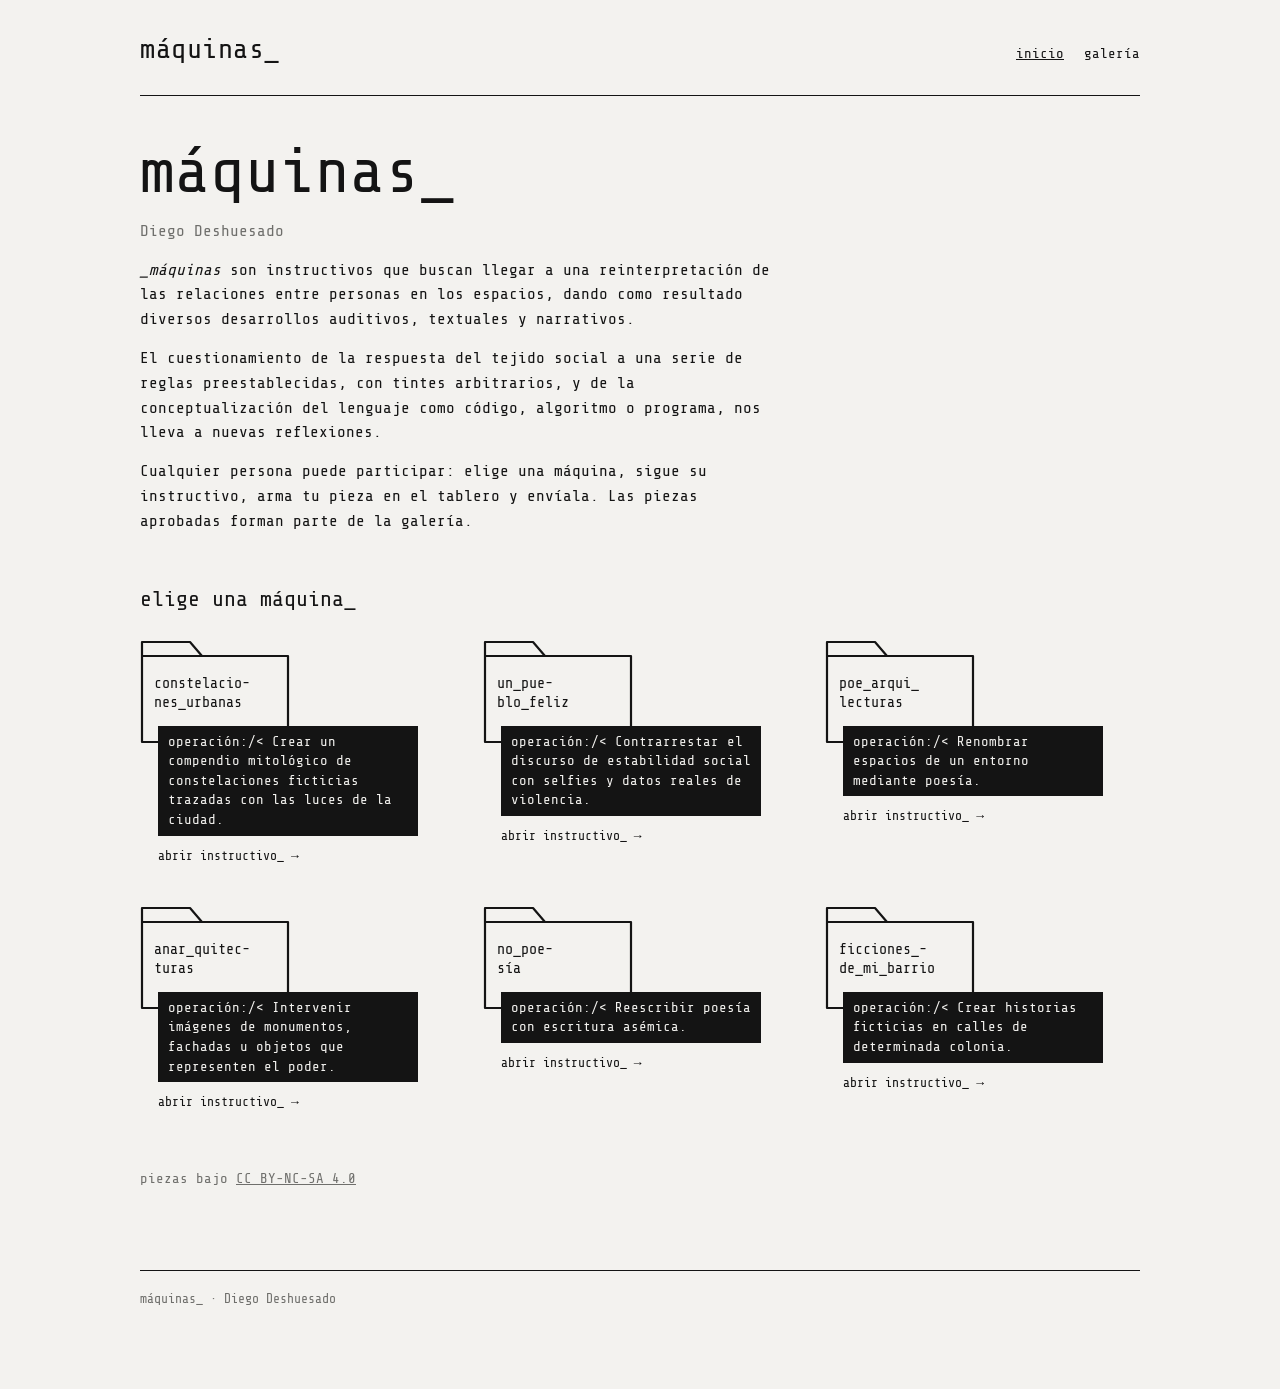
==== index.html @ 6966f20f "un_pueblo_feliz: cifras reales (SESNSP automático + manuales) y selfie con la cifra como filtro Co-A" ====
<!doctype html>
<html lang="es">
<head>
<meta charset="utf-8">
<meta name="viewport" content="width=device-width, initial-scale=1">
<meta name="version" content="__VERSION__">
<script>
/* si hay una versión más nueva publicada, recarga una vez para no quedarse con la copia vieja del navegador */
(function () {
  function revisar() {
  var v = document.querySelector('meta[name=version]').content;
  if (v.indexOf('__') === 0 || !window.fetch) return;
  fetch('version.txt?' + Date.now(), { cache: 'no-store' })
    .then(function (r) { return r.ok ? r.text() : ''; })
    .then(function (t) {
      t = t.trim();
      try { if (!t || t === v || sessionStorage.getItem('maquinas_recarga') === t) return; sessionStorage.setItem('maquinas_recarga', t); } catch (e) { return; }
      var u = new URL(location.href); u.searchParams.set('v', t); location.replace(u.toString());
    })
    .catch(function () {});
  }
  revisar();
  /* al regresar con «atrás», Safari muestra la página guardada sin volver a revisar */
  window.addEventListener('pageshow', function (e) { if (e.persisted) revisar(); });
})();
</script>

<title>máquinas_</title>
<meta name="description" content="máquinas_ — instructivos para reinterpretar las relaciones entre personas en los espacios. Diego Deshuesado.">
<link rel="preconnect" href="https://fonts.googleapis.com">
<link rel="preconnect" href="https://fonts.gstatic.com" crossorigin>
<link href="https://fonts.googleapis.com/css2?family=Share+Tech+Mono&display=swap" rel="stylesheet">
<link rel="stylesheet" href="assets/css/style.css?v=__VERSION__">
</head>
<body>
<div class="envoltura">
  <header class="cabeza">
    <a class="marca" href="./">máquinas_</a>
    <nav>
      <a href="./" aria-current="page">inicio</a>
      <a href="galeria.html">galería</a>
    </nav>
  </header>

  <section class="intro">
    <h1>máquinas_</h1>
    <p class="sub">Diego Deshuesado</p>
    <!-- EDITA AQUÍ: texto de introducción -->
    <p><em>_máquinas</em> son instructivos que buscan llegar a una reinterpretación de las relaciones entre personas en los espacios, dando como resultado diversos desarrollos auditivos, textuales y narrativos.</p>
    <p>El cuestionamiento de la respuesta del tejido social a una serie de reglas preestablecidas, con tintes arbitrarios, y de la conceptualización del lenguaje como código, algoritmo o programa, nos lleva a nuevas reflexiones.</p>
    <p>Cualquier persona puede participar: elige una máquina, sigue su instructivo, arma tu pieza en el tablero y envíala. Las piezas aprobadas forman parte de la galería.</p>
  </section>

  <h2>elige una máquina_</h2>
  <div class="carpetas" id="carpetas"></div>

  <p class="licencia">piezas bajo <a href="https://creativecommons.org/licenses/by-nc-sa/4.0/deed.es" rel="license">CC BY-NC-SA 4.0</a></p>

  <footer class="pie-sitio">máquinas_ · Diego Deshuesado</footer>
</div>

<script>
const MAQUINAS = [
  { id: 'constelaciones_urbanas', nombre: 'constelacio-<br>nes_urbanas', activa: true,
    op: 'Crear un compendio mitológico de constelaciones ficticias trazadas con las luces de la ciudad.' },
  { id: 'un_pueblo_feliz', nombre: 'un_pue-<br>blo_feliz', activa: true,
    op: 'Contrarrestar el discurso de estabilidad social con selfies y datos reales de violencia.' },
  { id: 'poe_arqui_lecturas', nombre: 'poe_arqui_<br>lecturas', activa: true,
    op: 'Renombrar espacios de un entorno mediante poesía.' },
  { id: 'anar_quitecturas', nombre: 'anar_quitec-<br>turas', activa: true,
    op: 'Intervenir imágenes de monumentos, fachadas u objetos que representen el poder.' },
  { id: 'no_poesia', nombre: 'no_poe-<br>sía', activa: true,
    op: 'Reescribir poesía con escritura asémica.' },
  { id: 'ficciones_de_mi_barrio', nombre: 'ficciones_-<br>de_mi_barrio', activa: true,
    op: 'Crear historias ficticias en calles de determinada colonia.' },
];
const carpeta = `<svg viewBox="0 0 150 104" aria-hidden="true"><path d="M2 16 V102 H148 V16 H62 L50 2 H2 Z" fill="none" stroke="#141414" stroke-width="2.2" stroke-linejoin="round"/><path d="M2 16 H62" stroke="#141414" stroke-width="2.2"/></svg>`;
document.getElementById('carpetas').innerHTML = MAQUINAS.map(m => {
  const tag = m.activa ? 'a' : 'div';
  const href = m.activa ? ` href="${m.id}.html"` : '';
  return `<${tag} class="carpeta ${m.activa ? 'activa' : 'inactiva'}"${href}>
    ${carpeta}<span class="nombre">${m.nombre}</span>
    <span class="cedula">operación:/&lt; ${m.op}</span>
    <span class="estado">${m.activa ? 'abrir instructivo_ →' : 'próximamente_'}</span>
  </${tag}>`;
}).join('');
</script>
</body>
</html>
---- assets/css/style.css ----
/* máquinas_ — estética del muro: blanco, negro, monoespaciada */
:root {
  --muro: #f3f2ef;
  --papel: #ffffff;
  --tinta: #141414;
  --gris: #6f6f6c;
  --linea: #141414;
  --cedula: #141414;
  --cedula-txt: #f3f2ef;
  --mono: "Share Tech Mono", ui-monospace, "SFMono-Regular", Menlo, Consolas, monospace;
}

* { box-sizing: border-box; }
html, body { margin: 0; }
[hidden] { display: none !important; }
body {
  background: var(--muro);
  color: var(--tinta);
  font-family: var(--mono);
  font-size: 16px;
  line-height: 1.55;
  -webkit-font-smoothing: antialiased;
}
a { color: inherit; }
img { max-width: 100%; display: block; }

.envoltura { max-width: 1040px; margin: 0 auto; padding: 0 20px 80px; }

/* encabezado */
.cabeza {
  display: flex; align-items: baseline; justify-content: space-between; gap: 16px;
  padding: 28px 0 24px; border-bottom: 1px solid var(--linea); margin-bottom: 40px;
}
.marca { font-size: 28px; text-decoration: none; letter-spacing: .02em; }
.cabeza nav { display: flex; gap: 20px; font-size: 14px; }
.cabeza nav a { text-decoration: none; }
.cabeza nav a:hover, .cabeza nav a[aria-current] { text-decoration: underline; }

h1 { overflow-wrap: anywhere; font-weight: 400; font-size: clamp(34px, 7vw, 64px); margin: 0 0 12px; line-height: 1.1; }
h2 { font-weight: 400; font-size: 22px; margin: 48px 0 16px; }
.sub { color: var(--gris); margin: 0 0 28px; }
.intro { max-width: 640px; }
.intro p { margin: 0 0 14px; }

/* cédula negra, como en el muro */
.cedula {
  display: inline-block; background: var(--cedula); color: var(--cedula-txt);
  padding: 6px 10px; font-size: 14px; line-height: 1.4;
}

.foto-muro { margin: 40px 0 8px; border: 1px solid var(--linea); }
.pie { font-size: 13px; color: var(--gris); margin: 0 0 40px; }

/* carpetas */
.carpetas {
  display: grid; grid-template-columns: repeat(auto-fill, minmax(280px, 1fr));
  gap: 40px 28px; margin-top: 24px;
}
.carpeta { position: relative; text-decoration: none; display: block; }
.carpeta svg { width: 150px; height: auto; display: block; }
.carpeta .nombre {
  position: absolute; left: 14px; top: 34px; font-size: 15px; line-height: 1.3; width: 120px;
}
.carpeta .cedula { margin: -18px 0 0 18px; position: relative; max-width: 260px; }
.carpeta .estado { display: block; margin: 10px 0 0 18px; font-size: 13px; color: var(--gris); }
.carpeta.activa:hover .cedula, .carpeta.activa:focus-visible .cedula { background: #000; outline: 2px solid var(--tinta); outline-offset: 2px; }
.carpeta.activa .estado { color: var(--tinta); }
.carpeta.inactiva { opacity: .55; cursor: default; }

/* hoja de instructivo */
.hoja {
  background: var(--papel); border: 1px solid var(--linea); padding: 32px 28px;
  max-width: 640px; box-shadow: 6px 6px 0 rgba(20,20,20,.08);
}
.hoja h3 { overflow-wrap: anywhere; font-weight: 400; font-size: 20px; margin: 0 0 4px; }
.hoja .credito { color: var(--gris); font-size: 14px; margin: 0 0 22px; }
.hoja p { margin: 0 0 14px; text-align: justify; }
.hoja ol { padding-left: 24px; margin: 6px 0 18px; }
.hoja li { margin-bottom: 8px; }
.hoja .etiqueta { font-size: 18px; margin: 22px 0 6px; }

.boton {
  display: inline-block; font: inherit; font-size: 15px; cursor: pointer;
  background: var(--tinta); color: var(--muro); border: 1px solid var(--tinta);
  padding: 10px 18px; text-decoration: none;
}
.boton:hover { background: #000; }
.boton.claro { background: transparent; color: var(--tinta); }
.boton.claro:hover { background: var(--tinta); color: var(--muro); }
.boton:disabled { opacity: .45; cursor: not-allowed; }

.pie-sitio { margin-top: 80px; padding-top: 18px; border-top: 1px solid var(--linea); font-size: 13px; color: var(--gris); }

/* ───── tablero ───── */
.barra {
  display: flex; flex-wrap: wrap; gap: 8px; align-items: center;
  position: sticky; top: 0; z-index: 20; background: var(--muro); padding: 10px 0;
}
.barra .herr {
  font: inherit; font-size: 14px; background: transparent; color: var(--tinta);
  border: 1px solid var(--tinta); padding: 7px 12px; cursor: pointer;
}
.barra .herr[aria-pressed="true"] { background: var(--tinta); color: var(--muro); }
.barra .ayuda { font-size: 13px; color: var(--gris); flex-basis: 100%; min-height: 1.4em; }
.barra .espacio { flex: 1; }

.tablero {
  position: relative; width: 100%; aspect-ratio: 4 / 3;
  background: var(--papel); border: 1px solid var(--linea);
  overflow: hidden; touch-action: none; user-select: none; -webkit-user-select: none;
}
.tablero .vacio {
  position: absolute; inset: 0; display: grid; place-items: center; text-align: center;
  color: var(--gris); font-size: 14px; padding: 20px; pointer-events: none;
}
.tablero svg.lineas { position: absolute; inset: 0; width: 100%; height: 100%; z-index: 5; pointer-events: none; }
.tablero svg.lineas line.trazo { stroke: var(--linea); stroke-width: 1.4; }
.tablero svg.lineas line.halo { stroke: #fff; stroke-width: 3.4; opacity: .85; }
.tablero svg.lineas circle { fill: var(--linea); stroke: #fff; stroke-width: 1.5; }
.tablero svg.lineas line.toque { stroke: transparent; stroke-width: 18; pointer-events: stroke; cursor: pointer; }
.tablero.modo-borrar svg.lineas line.toque:hover + line.halo,
.tablero.modo-borrar svg.lineas line.toque:hover ~ line.trazo { stroke: #b00; }

.tarjeta {
  position: absolute; z-index: 3; background: var(--papel);
  border: 1px solid var(--linea); cursor: grab;
}
.tarjeta img { width: 100%; height: auto; pointer-events: none; -webkit-user-drag: none; }
.tarjeta input {
  display: block; width: 100%; border: 0; border-radius: 0; margin: 0;
  background: var(--cedula); color: var(--cedula-txt);
  font: inherit; font-size: 12px; line-height: 14px; height: 22px; padding: 4px 6px;
}
.tarjeta input::placeholder { color: #9a9a96; }
.tarjeta.arrastrando { cursor: grabbing; z-index: 4; box-shadow: 4px 4px 0 rgba(20,20,20,.15); }
.tablero.modo-conectar .tarjeta { cursor: crosshair; }
.tablero.modo-borrar .tarjeta { cursor: not-allowed; }
.tablero.modo-borrar .tarjeta:hover { outline: 2px solid #b00; }
.tarjeta.elegida { outline: 2px dashed var(--tinta); outline-offset: 3px; }

/* campos */
.campos { display: grid; gap: 18px; margin-top: 28px; max-width: 720px; }
.campo label { display: block; font-size: 15px; margin-bottom: 6px; }
.campo input, .campo textarea {
  width: 100%; font: inherit; font-size: 15px; color: var(--tinta);
  background: var(--papel); border: 1px solid var(--linea); border-radius: 0; padding: 10px 12px;
}
.campo textarea { min-height: 160px; resize: vertical; }
.campo .nota { font-size: 12px; color: var(--gris); margin-top: 4px; }
.fila { display: grid; grid-template-columns: 1fr 1fr; gap: 18px; }
.consent { display: flex; gap: 10px; align-items: flex-start; font-size: 14px; }
.consent input { margin-top: 5px; width: 18px; height: 18px; flex: none; accent-color: var(--tinta); }
.acciones { display: flex; flex-wrap: wrap; gap: 12px; margin-top: 8px; }
.mensaje { min-height: 1.5em; font-size: 14px; }
.mensaje.error { color: #a00; }
.trampa { position: absolute; left: -9999px; width: 1px; height: 1px; overflow: hidden; }

/* galería */
.rejilla { display: grid; grid-template-columns: repeat(auto-fill, minmax(240px, 1fr)); gap: 28px; }
.pieza { background: var(--papel); border: 1px solid var(--linea); cursor: pointer; text-align: left; font: inherit; padding: 0; color: inherit; }
.pieza img { width: 100%; aspect-ratio: 3 / 4; object-fit: cover; object-position: top; border-bottom: 1px solid var(--linea); }
.pieza .datos { display: block; padding: 10px 12px 14px; font-size: 13px; }
.pieza .datos strong { display: block; font-weight: 400; font-size: 15px; }
.visor { position: fixed; inset: 0; background: rgba(243,242,239,.97); z-index: 50; display: none; overflow: auto; padding: 20px; }
.visor.abierto { display: block; }
.visor img { margin: 40px auto; max-width: min(900px, 100%); border: 1px solid var(--linea); }
.visor .cerrar { position: fixed; top: 16px; right: 16px; }

@media (max-width: 640px) {
  .cabeza { flex-direction: column; gap: 8px; }
  .fila { grid-template-columns: 1fr; }
  .hoja { padding: 24px 18px; }
  .hoja p { text-align: left; }
  .tablero { aspect-ratio: 3 / 4; }
  .barra { gap: 6px; padding: 8px 0; }
  .barra .herr { font-size: 13px; padding: 6px 9px; }
  .barra .espacio { display: none; }
  .barra .ayuda { font-size: 12px; line-height: 1.35; }
}

/* ───── asistente paso a paso ───── */
.asistente { max-width: 760px; }
.cab {
  display: flex; justify-content: space-between; align-items: baseline; gap: 12px;
  padding: 28px 0 12px; border-bottom: 1px solid var(--linea);
}
.marca-chica { font-size: 20px; text-decoration: none; }
.cab .maq { font-size: 14px; color: var(--gris); text-decoration: none; }
.progreso { text-align: right; font-size: 13px; color: var(--gris); margin: 10px 0 0; letter-spacing: .08em; }
.paso-t { font-size: clamp(26px, 5vw, 36px); margin: 34px 0 10px; }
.paso-d { color: #55554f; margin: 0 0 28px; max-width: 560px; }
.herramientas { display: flex; flex-wrap: wrap; gap: 8px; margin: 0 0 10px; }
.herramientas.abajo { margin: 18px 0 8px; }
.herr {
  font: inherit; font-size: 14px; background: transparent; color: var(--tinta);
  border: 1px solid var(--tinta); border-radius: 0; padding: 7px 12px; cursor: pointer; line-height: 1.3;
}
.herr.on { background: var(--tinta); color: var(--muro); }
.herr.chica { font-size: 13px; padding: 4px 10px; }
.ayuda { font-size: 13px; color: var(--gris); min-height: 1.4em; margin: 0 0 12px; }

.marco { width: 100%; aspect-ratio: 4 / 3; border: 1px solid var(--linea); position: relative; }
.mapa-marco { overflow: hidden; }
#mapa { position: absolute; inset: 0; }
.fijado { position: absolute; inset: 12px; border: 1.5px dashed var(--tinta); pointer-events: none; z-index: 500; }
.fijado::after {
  content: ""; position: absolute; left: 50%; top: 50%; width: 10px; height: 10px; margin: -5px 0 0 -5px;
  border-radius: 50%; background: var(--tinta); box-shadow: 0 0 0 2px #fff;
}
.leaflet-container { background: #ecebe8; font-family: var(--mono); }
.leaflet-bar { border: 1px solid var(--tinta) !important; border-radius: 0 !important; box-shadow: none !important; }
.leaflet-bar a { border-radius: 0 !important; color: var(--tinta); font-family: var(--mono); }
.leaflet-control-attribution { font-size: 10px; background: rgba(255,255,255,.7) !important; }

.tablero .fondo-mapa { position: absolute; inset: 0; width: 100%; height: 100%; opacity: .35; pointer-events: none; }
.tablero .atrib { position: absolute; right: 5px; bottom: 3px; font: 9px sans-serif; color: #8a8984; z-index: 7; pointer-events: none; }
.estrella {
  position: absolute; z-index: 6; width: 16px; height: 16px; margin: -8px 0 0 -8px; border-radius: 50%;
  background: #fff; border: 1.8px solid var(--tinta); cursor: grab; touch-action: none;
}
.estrella.elegida { outline: 2px dashed var(--tinta); outline-offset: 3px; }
.tablero.modo-punto { cursor: copy; }
.tablero.modo-borrar .estrella:hover { border-color: #b00 !important; }

.estilo { display: grid; grid-template-columns: 70px 1fr; gap: 14px 10px; align-items: center; margin-top: 22px; font-size: 14px; }
.fila-op { display: flex; flex-wrap: wrap; gap: 8px; align-items: center; }
.muestra { width: 24px; height: 24px; border: 1px solid var(--tinta); border-radius: 0; padding: 0; cursor: pointer; }
.muestra.sel { outline: 2px solid var(--tinta); outline-offset: 3px; }

.vista { margin: 24px 0 20px; }
.vista img { width: 100%; border: 1px solid var(--linea); background: var(--papel); min-height: 120px; }
.pasos-nav { display: flex; justify-content: space-between; align-items: center; margin-top: 40px; padding-top: 18px; border-top: 1px solid var(--linea); }
.paso .campos { margin-top: 0; }
#turnstile { margin: 14px 0; }

@media (max-width: 640px) {
  .marco { aspect-ratio: 3 / 4; }
  .paso-t { margin-top: 28px; }
  .estilo { grid-template-columns: 60px 1fr; }
}

/* OpenStreetMap en escala de grises, para que combine con el muro */
.mapa-gris .leaflet-tile-pane { filter: grayscale(1) contrast(.85) brightness(1.06); }
.mapa-gris .tablero .fondo-mapa { filter: grayscale(1); }

.fila-progreso { display: flex; justify-content: space-between; align-items: baseline; gap: 12px; }
.fila-progreso .progreso { margin-left: auto; }
.enlace { font: inherit; font-size: 13px; color: var(--gris); background: none; border: 0; padding: 10px 0 0; cursor: pointer; text-decoration: underline; }
.exito { margin-top: 8px; }
.paso.enviado > :not(.exito) { display: none; }
.exito .acciones .herr { display: inline-flex; align-items: center; }

/* galería en carpetas */
.carpetas.galeria { margin-top: 36px; }
.carpetas.galeria .estado { margin: 12px 0 0 4px; }
.carpeta.activa:hover svg path, .carpeta.activa:focus-visible svg path { stroke-width: 3.2; }
.volver { display: inline-block; font-size: 14px; color: var(--gris); text-decoration: none; margin-bottom: 18px; }
.volver:hover { text-decoration: underline; }
.titulo-carpeta { display: flex; align-items: center; gap: 14px; }
.titulo-carpeta svg { width: 44px; flex: none; }
.titulo-carpeta h1 { font-size: clamp(22px, 5vw, 36px); margin: 0; overflow-wrap: anywhere; }
#vista-maquina .sub { margin: 10px 0 32px; }
.conteo-luces { font-size: 13px; margin: 12px 0 0; color: var(--gris); }
.conteo-luces.listo { color: var(--tinta); }

.licencia { margin: 56px 0 0; font-size: 14px; color: var(--gris); }

/* pines (ficciones_de_mi_barrio) */
.pin { position: absolute; z-index: 8; width: 26px; height: 34px; margin: -34px 0 0 -13px; cursor: grab; touch-action: none; }
.pin svg { width: 100%; height: 100%; display: block; filter: drop-shadow(0 1px 0 rgba(255,255,255,.8)); }
.pin.arrastrando { cursor: grabbing; transform: scale(1.12); transform-origin: 50% 100%; }
.lista-fotos { display: grid; gap: 8px; }
.foto-fila { display: flex; gap: 10px; align-items: center; }
.foto-fila img { width: 56px; height: 44px; object-fit: cover; border: 1px solid var(--linea); flex: none; }
.foto-fila input { flex: 1; font: inherit; font-size: 14px; border: 1px solid var(--linea); border-radius: 0; background: var(--papel); padding: 8px 10px; color: var(--tinta); min-width: 0; }

/* poe_arqui_lecturas */
.ced-num { display: block; background: var(--cedula); color: var(--cedula-txt); font-size: 12px; line-height: 14px; height: 22px; padding: 4px 6px; }
.pin { text-align: center; }
.pin-n { position: absolute; left: 0; right: 0; top: 5px; color: #fff; font-size: 11px; line-height: 1; pointer-events: none; }
.buscador { display: flex; gap: 8px; flex-wrap: wrap; }
.buscador input { flex: 1 1 160px; min-width: 0; font: inherit; font-size: 15px; border: 1px solid var(--linea); border-radius: 0; background: var(--papel); padding: 8px 10px; color: var(--tinta); }
.resultados { display: grid; border-top: 1px solid var(--linea); margin-top: 6px; }
.resultados:empty { display: none; }
.resultado { font: inherit; font-size: 14px; text-align: left; background: none; border: 0; border-bottom: 1px solid #d6d5d0; padding: 10px 2px; cursor: pointer; color: var(--tinta); }
.resultado:hover { background: var(--papel); }
.poema { background: var(--papel); border: 1px solid var(--linea); padding: 16px; margin: 16px 0; }
.poema-t { font-size: 17px; margin: 0 0 10px; }
.versos { max-height: 340px; overflow: auto; margin-bottom: 12px; }
.verso { margin: 0; padding: 3px 6px; font-size: 14px; line-height: 1.5; }
.verso.vacio { height: 10px; padding: 0; }
.selector .verso { cursor: pointer; }
.selector .verso.sel { background: var(--tinta); color: var(--muro); }
.etiqueta-poesia { font-size: 15px; margin: 28px 0 6px; }
.mis-poemas { border-top: 1px solid var(--linea); }
.mi-poema { display: flex; justify-content: space-between; align-items: center; border-bottom: 1px solid #d6d5d0; padding: 8px 2px; font-size: 14px; }
.mi-poema .quitar { font: inherit; background: none; border: 0; font-size: 18px; color: var(--gris); cursor: pointer; padding: 0 6px; }
.propio { margin-top: 14px; }
.propio summary { display: inline-block; font-size: 14px; border: 1px solid var(--tinta); padding: 7px 12px; cursor: pointer; list-style: none; }
.propio summary::-webkit-details-marker { display: none; }
.propio textarea { display: block; width: 100%; min-height: 120px; margin: 10px 0; font: inherit; font-size: 14px; border: 1px solid var(--linea); border-radius: 0; background: var(--papel); padding: 10px; }
.lista-poe { display: grid; gap: 14px; margin-top: 22px; }
.poe-fila { background: var(--papel); border: 1px solid var(--linea); padding: 12px; }
.poe-cab { display: flex; align-items: center; gap: 10px; margin-bottom: 10px; }
.poe-cab img { width: 64px; height: 48px; object-fit: cover; border: 1px solid var(--linea); }
.poe-cab .esp { flex: 1; }
.num { display: inline-flex; width: 24px; height: 24px; border-radius: 50%; background: var(--tinta); color: #fff; font-size: 12px; align-items: center; justify-content: center; flex: none; }
.poe-fila textarea { display: block; width: 100%; min-height: 76px; font: inherit; font-size: 14px; line-height: 1.5; border: 1px solid var(--linea); border-radius: 0; background: #fff; padding: 8px 10px; margin-bottom: 8px; }
.selector { margin-top: 10px; border-top: 1px dashed var(--linea); padding-top: 10px; }
.selector select { font: inherit; font-size: 14px; border: 1px solid var(--linea); border-radius: 0; background: #fff; padding: 6px 8px; max-width: 100%; }
.boton.chica { font-size: 13px; padding: 6px 12px; }

/* anar_quitecturas */
.etiqueta-chica { font-size: 14px; margin: 26px 0 8px; }
.base-elegida { margin: 14px 0 6px; }
.base-elegida img { max-height: 340px; width: auto; max-width: 100%; border: 1px solid var(--linea); }
.base-elegida .ayuda { margin: 6px 0 0; }
.carrusel { display: flex; gap: 10px; overflow-x: auto; padding-bottom: 8px; scroll-snap-type: x proximity; -webkit-overflow-scrolling: touch; }
.mini-libre { flex: none; width: 112px; padding: 0; border: 1px solid var(--linea); background: var(--papel); cursor: pointer; font: inherit; color: var(--tinta); text-align: left; scroll-snap-align: start; }
.mini-libre img { width: 100%; height: 84px; object-fit: cover; }
.mini-libre span { display: block; font-size: 12px; padding: 4px 6px; border-top: 1px solid var(--linea); }
.mini-libre:hover, .mini-libre:focus-visible { outline: 2px solid var(--tinta); outline-offset: 2px; }
.buscador { display: flex; gap: 8px; margin: 18px 0 8px; }
.buscador input { flex: 1; min-width: 0; font: inherit; font-size: 14px; border: 1px solid var(--linea); border-radius: 0; background: var(--papel); padding: 8px 10px; color: var(--tinta); }
.libres { display: grid; grid-template-columns: repeat(auto-fill, minmax(104px, 1fr)); gap: 10px; }
.libres .mini-libre { width: auto; }
.panel-texto { display: flex; gap: 8px; margin: 0 0 10px; }
.panel-texto input { flex: 1; min-width: 0; font: inherit; font-size: 15px; border: 1px solid var(--linea); border-radius: 0; background: var(--papel); padding: 8px 10px; color: var(--tinta); }
.lienzo { position: relative; width: 100%; border: 1px solid var(--linea); overflow: hidden; touch-action: none; user-select: none; -webkit-user-select: none; background: var(--papel); }
.lienzo #base { width: 100%; height: 100%; object-fit: fill; pointer-events: none; -webkit-user-drag: none; }
.lienzo #trazos { position: absolute; inset: 0; width: 100%; height: 100%; pointer-events: none; }
.lienzo .capas { position: absolute; inset: 0; }
.lienzo.modo-trazo { cursor: crosshair; }
.lienzo.modo-trazo .obj { pointer-events: none; }
.obj { position: absolute; cursor: grab; white-space: pre; line-height: 1; touch-action: none; }
.obj.elegido { outline: 1.5px dashed var(--tinta); outline-offset: 4px; }
.obj.texto { text-shadow: none; }
.obj img { max-width: none; pointer-events: none; }
.obj span { display: inline-block; padding: .06em .08em; margin-right: .04em; line-height: 1.1; }
.vacio-editor { position: absolute; left: 50%; bottom: 10px; transform: translateX(-50%); font-size: 12px; background: rgba(243,242,239,.88); padding: 4px 8px; pointer-events: none; white-space: nowrap; }
.ajustes { display: grid; gap: 10px; margin: 14px 0 0; font-size: 14px; }
.ajustes label { display: flex; align-items: center; gap: 12px; }
.ajustes input[type=range] { flex: 1; accent-color: var(--tinta); }
.estilo-anar { display: grid; gap: 12px; margin-top: 18px; font-size: 14px; }
.estilo-et { width: 56px; flex: none; }
.muestra-recorte { font-family: "Special Elite", monospace; }
.muestra-recorte b { font-family: "Permanent Marker", cursive; font-weight: 400; background: var(--tinta); color: var(--muro); padding: 0 2px; }
.muestra-recorte i { font-style: normal; font-family: "Stardos Stencil", sans-serif; background: #e3a83a; padding: 0 2px; }
.herr.on .muestra-recorte b { background: var(--muro); color: var(--tinta); }
.nota-in { font-size: 13px; color: var(--gris); }
.mira { position: absolute; left: 50%; top: 50%; width: 22px; height: 22px; margin: -11px 0 0 -11px; z-index: 600; pointer-events: none; }
.mira::before, .mira::after { content: ""; position: absolute; background: var(--tinta); }
.mira::before { left: 10px; top: 0; width: 2px; height: 22px; }
.mira::after { top: 10px; left: 0; height: 2px; width: 22px; }
/* galería: mapa de intervenciones */
.vista-toggle { display: flex; gap: 8px; margin: 0 0 18px; }
#mapa-galeria { width: 100%; aspect-ratio: 4 / 3; border: 1px solid var(--linea); }
.marca-foto { width: 46px !important; height: 46px !important; margin: -23px 0 0 -23px !important; border: 1.5px solid var(--tinta); background: var(--papel); overflow: hidden; }
.leaflet-container .leaflet-marker-pane .marca-foto img { width: 100% !important; height: 100% !important; object-fit: cover; object-position: 50% 32%; }

/* no_poesía */
.poema-txt { min-height: 220px !important; line-height: 1.5; }
.verso-actual { display: flex; flex-direction: column; gap: 4px; margin: 18px 0 2px; font-size: 18px; line-height: 1.35; }
.verso-actual .ayuda { margin: 0; }
.hoja-asemica { display: block; width: 100%; border: 1px solid var(--linea); background: #fbfaf7; touch-action: none; cursor: crosshair; margin-top: 8px; }
.nav-versos { display: flex; justify-content: space-between; gap: 10px; margin-top: 10px; }
#panel-hoja:not([hidden]) ~ #panel-trazo .nav-versos { display: none; }
.poema-gris { max-height: 160px; color: var(--gris); border-left: 1px solid var(--linea); margin: 14px 0 0; }
.poema-gris .verso { font-size: 13px; line-height: 1.4; padding: 1px 10px; }
.pagina-mini { margin: 22px 0 0; }
.pagina-mini img { width: min(320px, 100%); border: 1px solid var(--linea); }
.papel-vista { max-height: 420px; width: auto; max-width: 100%; border: 1px solid var(--linea); margin-top: 12px; }
.nota-asemica { font-size: 13px; color: var(--gris); margin-top: 22px; }

/* un_pueblo_feliz */
.estiquer-vista { display: block; width: 100%; }
.cifra-lista { display: grid; gap: 8px; margin-top: 10px; }
.cifra-op { display: grid; gap: 2px; text-align: left; font: inherit; color: var(--tinta); background: var(--papel); border: 1px solid var(--linea); padding: 10px 12px; cursor: pointer; }
.cifra-op strong { font-weight: 400; font-size: 20px; }
.cifra-op span { font-size: 14px; }
.cifra-op em { font-style: normal; font-size: 12px; color: var(--gris); }
.cifra-op.on { background: var(--tinta); color: var(--muro); }
.cifra-op.on em { color: #9a9a96; }
.marco-selfie { position: relative; width: 100%; max-width: 480px; aspect-ratio: 4 / 5; border: 1px solid var(--linea); background: #e7e6e2; overflow: hidden; }
.marco-selfie video, .marco-selfie img { position: absolute; inset: 0; width: 100%; height: 100%; object-fit: cover; }
.marco-selfie video { transform: scaleX(-1); }
.marco-selfie canvas { position: absolute; inset: 0; width: 100%; height: 100%; pointer-events: none; }
.selfie-vacia { position: absolute; left: 0; right: 0; top: 30%; text-align: center; font-size: 14px; color: var(--gris); }
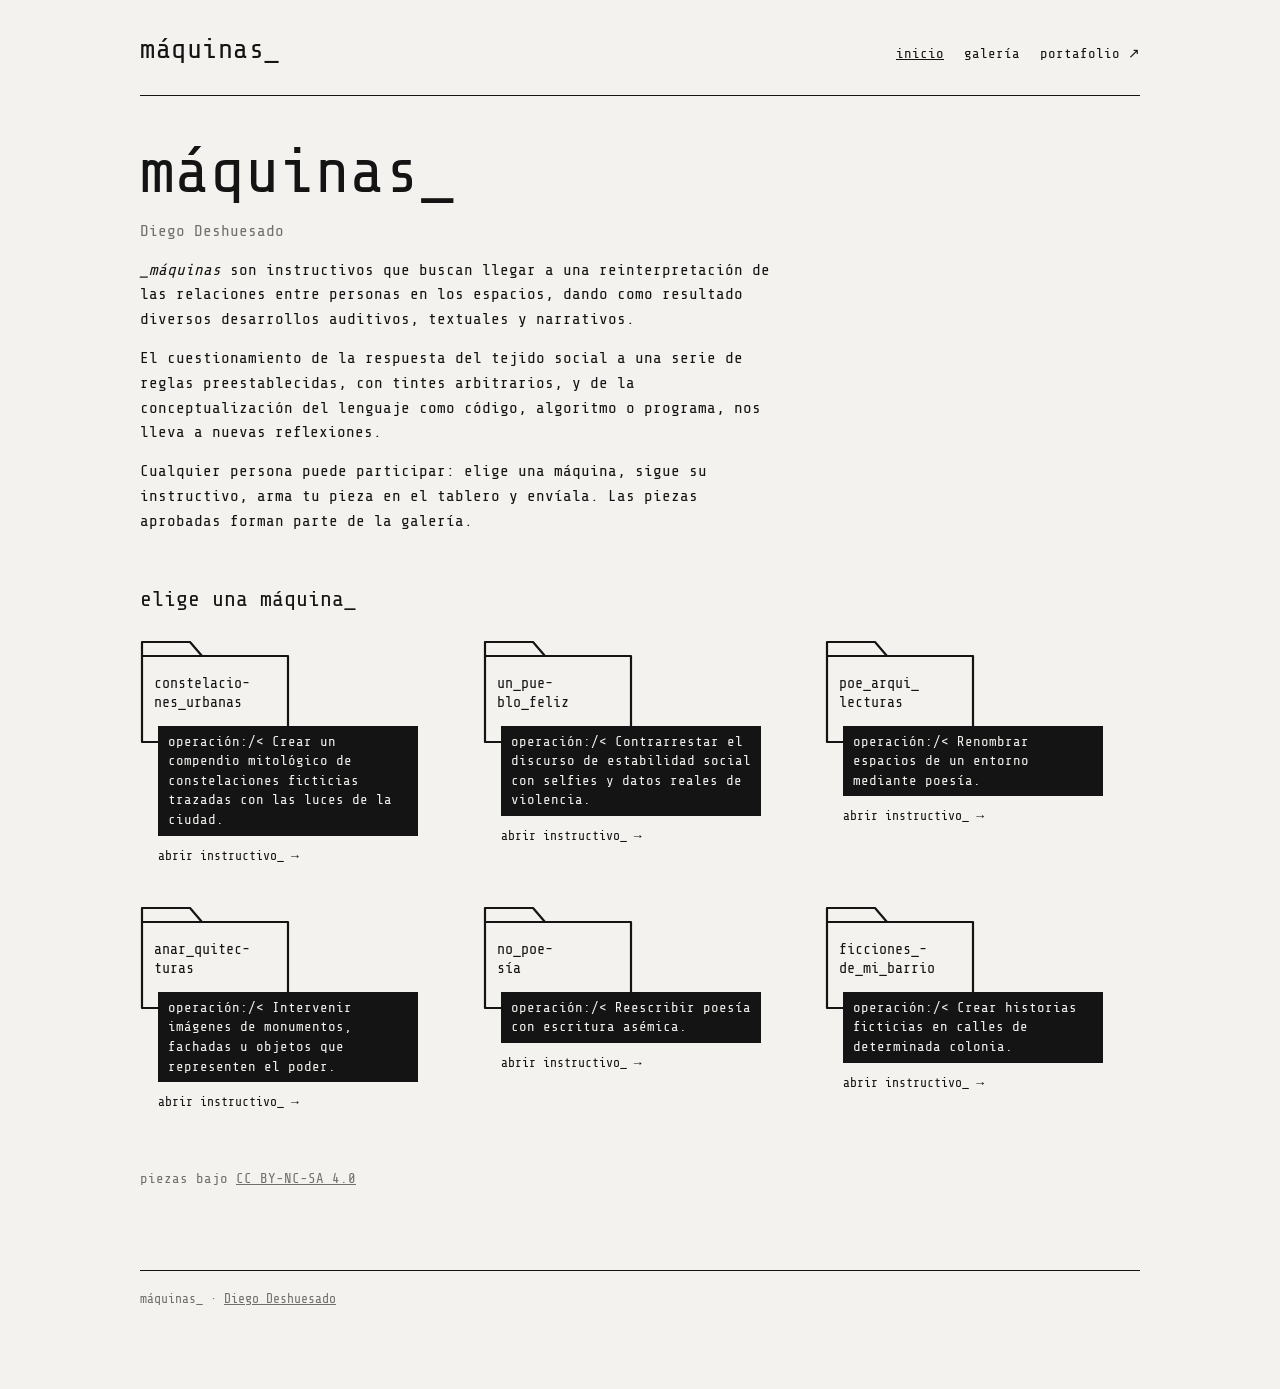
==== commit 9c15271f: "Enlace al portafolio: "portafolio ↗" en el menú y el nombre en el pie Co-Authored-By: Claude Opus 5." ====
--- a/index.html
+++ b/index.html
@@ -4,6 +4,14 @@
 <meta charset="utf-8">
 <meta name="viewport" content="width=device-width, initial-scale=1">
 <meta name="version" content="__VERSION__">
+<script>
+/* pasar a https; quien ya tiene una pieza guardada en http se queda ahí para no perderla (el guardado es por dirección) */
+if (location.protocol === 'http:' && /diegodeshuesado\.com$/.test(location.hostname)) {
+  var guardada = false;
+  try { for (var i = 0; i < localStorage.length; i++) { var k = localStorage.key(i); if (k.indexOf('maquinas_') === 0 && k !== 'maquinas_worker_png') guardada = true; } } catch (e) {}
+  if (!guardada) location.replace('https://' + location.host + location.pathname + location.search + location.hash);
+}
+</script>
 <script>
 /* si hay una versión más nueva publicada, recarga una vez para no quedarse con la copia vieja del navegador */
 (function () {
@@ -26,6 +34,17 @@
 </script>
 
 <title>máquinas_</title>
+<meta property="og:type" content="website">
+<meta property="og:site_name" content="máquinas_ · Diego Deshuesado">
+<meta property="og:title" content="máquinas_">
+<meta property="og:description" content="instructivos para reinterpretar las relaciones entre personas en los espacios. Por Diego Deshuesado.">
+<meta property="og:url" content="https://maquinas.diegodeshuesado.com/">
+<meta property="og:image" content="https://maquinas.diegodeshuesado.com/assets/og-maquinas-titulo.jpg">
+<meta property="og:image:width" content="1200">
+<meta property="og:image:height" content="630">
+<meta property="og:image:alt" content="máquinas_ by Diego Deshuesado">
+<meta property="og:locale" content="es_MX">
+<meta name="twitter:card" content="summary_large_image">
 <meta name="description" content="máquinas_ — instructivos para reinterpretar las relaciones entre personas en los espacios. Diego Deshuesado.">
 <link rel="preconnect" href="https://fonts.googleapis.com">
 <link rel="preconnect" href="https://fonts.gstatic.com" crossorigin>
@@ -39,6 +58,7 @@
     <nav>
       <a href="./" aria-current="page">inicio</a>
       <a href="galeria.html">galería</a>
+      <a href="https://diegodeshuesado.com/">portafolio ↗</a>
     </nav>
   </header>
 
@@ -56,7 +76,7 @@
 
   <p class="licencia">piezas bajo <a href="https://creativecommons.org/licenses/by-nc-sa/4.0/deed.es" rel="license">CC BY-NC-SA 4.0</a></p>
 
-  <footer class="pie-sitio">máquinas_ · Diego Deshuesado</footer>
+  <footer class="pie-sitio">máquinas_ · <a href="https://diegodeshuesado.com/">Diego Deshuesado</a></footer>
 </div>
 
 <script>
--- a/assets/css/style.css
+++ b/assets/css/style.css
@@ -293,7 +293,16 @@
 .selector .verso.sel { background: var(--tinta); color: var(--muro); }
 .etiqueta-poesia { font-size: 15px; margin: 28px 0 6px; }
 .mis-poemas { border-top: 1px solid var(--linea); }
-.mi-poema { display: flex; justify-content: space-between; align-items: center; border-bottom: 1px solid #d6d5d0; padding: 8px 2px; font-size: 14px; }
+.mi-poema { border-bottom: 1px solid #d6d5d0; padding: 10px 2px; font-size: 14px; }
+.mi-poema-cab { display: flex; justify-content: space-between; align-items: center; color: var(--gris); font-size: 13px; }
+.mi-poema-versos .verso { padding: 1px 0; }
+.mi-poema-versos .verso.vacio { height: 8px; }
+.estrofa { position: relative; padding-left: 28px; }
+.estrofa .parrafo { position: absolute; left: 0; top: 2px; width: 22px; height: 22px; padding: 0; font: inherit; font-size: 13px; color: var(--gris); background: none; border: 1px solid var(--linea); cursor: pointer; }
+#ws-versos .verso { cursor: pointer; }
+#ws-versos .verso.sel { background: var(--tinta); color: var(--muro); }
+.poesia-ref { margin-top: 28px; }
+.poesia-ref #poesia-ref-lista { max-height: 320px; overflow: auto; border-top: 1px solid var(--tinta); }
 .mi-poema .quitar { font: inherit; background: none; border: 0; font-size: 18px; color: var(--gris); cursor: pointer; padding: 0 6px; }
 .propio { margin-top: 14px; }
 .propio summary { display: inline-block; font-size: 14px; border: 1px solid var(--tinta); padding: 7px 12px; cursor: pointer; list-style: none; }
@@ -386,3 +395,5 @@
 .marco-selfie video { transform: scaleX(-1); }
 .marco-selfie canvas { position: absolute; inset: 0; width: 100%; height: 100%; pointer-events: none; }
 .selfie-vacia { position: absolute; left: 0; right: 0; top: 30%; text-align: center; font-size: 14px; color: var(--gris); }
+.pie-sitio a { color: inherit; }
+.pie-sitio a:hover { color: var(--tinta); }
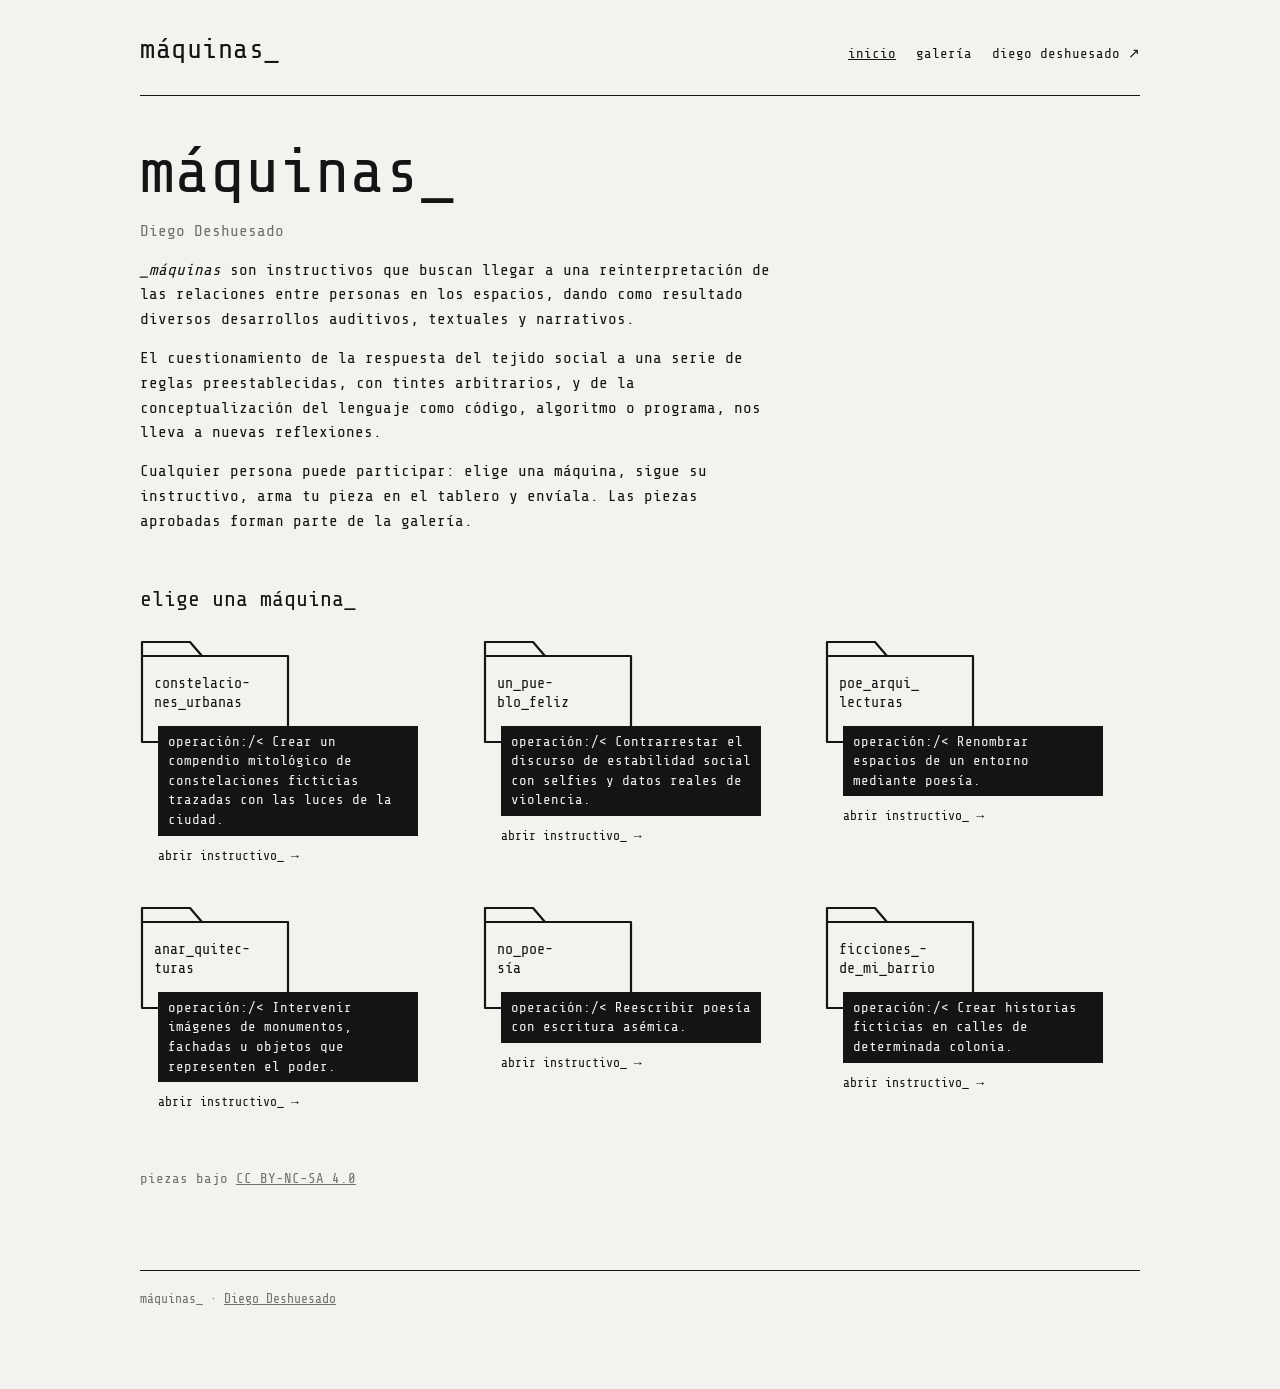
==== commit 66fdc883: "Menú: "diego deshuesado ↗" en lugar de "portafolio ↗" Co-Authored-By: Claude Opus 5.5 <noreply@anthr" ====
--- a/index.html
+++ b/index.html
@@ -58,7 +58,7 @@
     <nav>
       <a href="./" aria-current="page">inicio</a>
       <a href="galeria.html">galería</a>
-      <a href="https://diegodeshuesado.com/">portafolio ↗</a>
+      <a href="https://diegodeshuesado.com/">diego deshuesado ↗</a>
     </nav>
   </header>
 
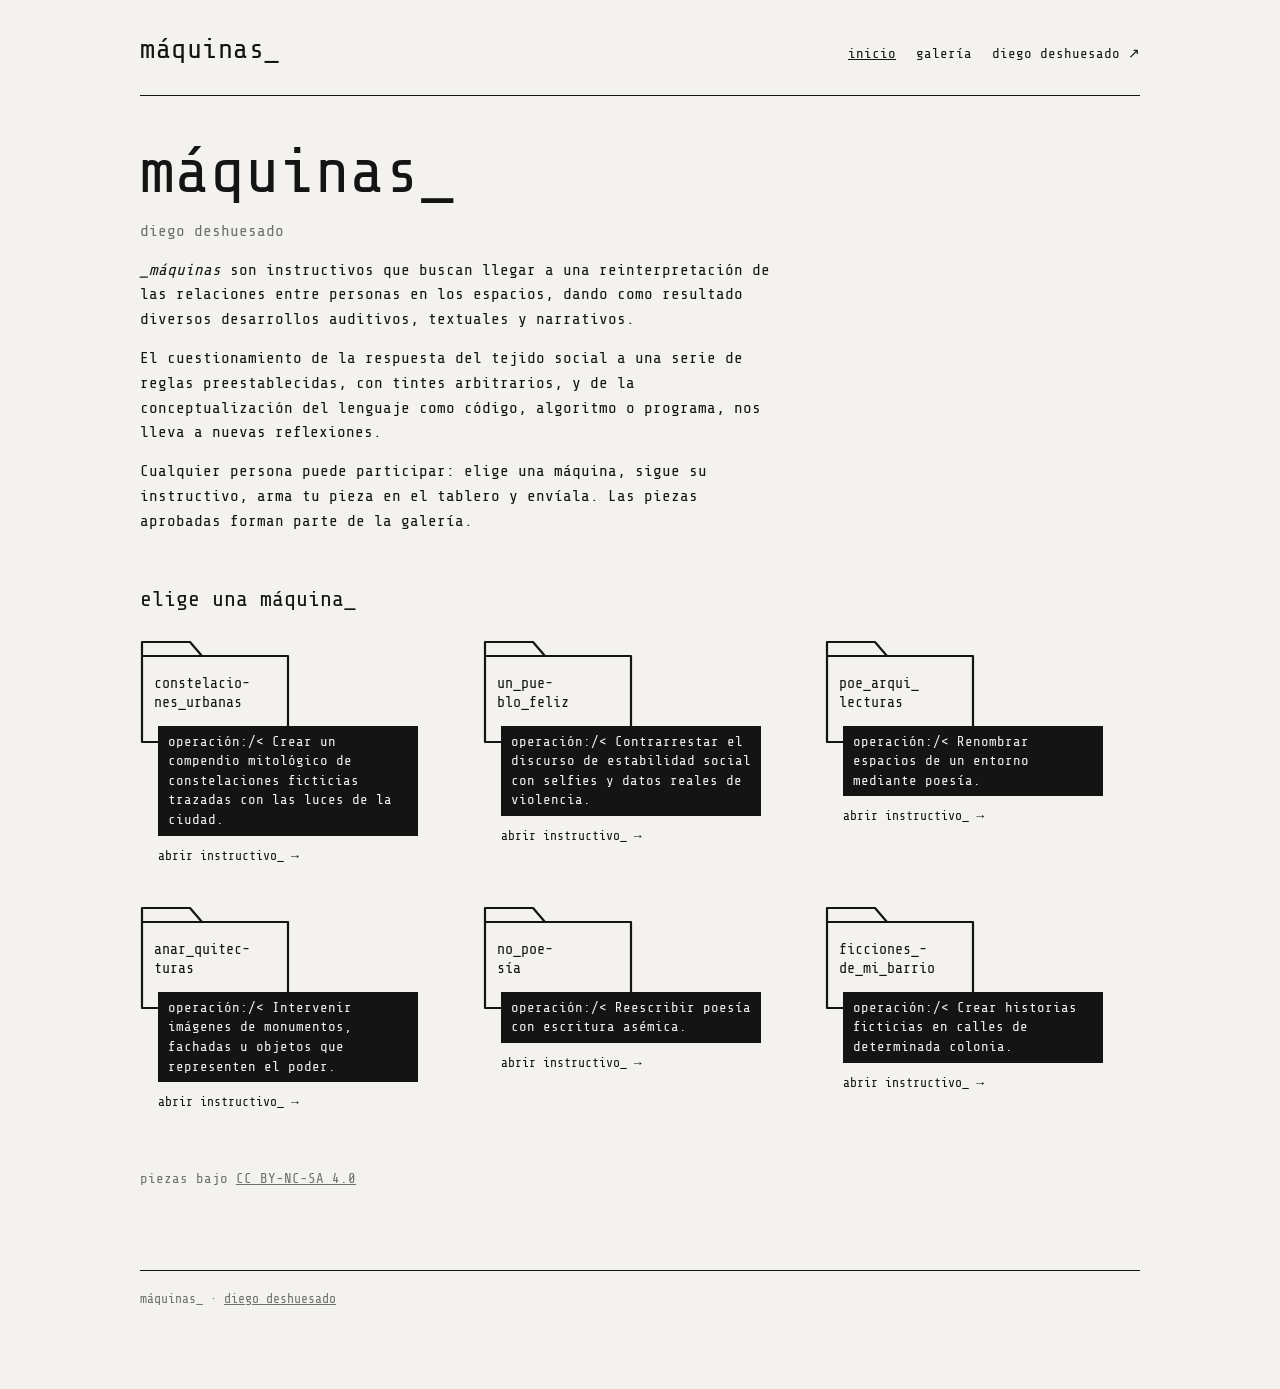
==== commit 5d5448ac: "Nombre en minúsculas en la portada y el pie: "diego deshuesado" Co-Authored-By: Claude Opus 5.5 <nor" ====
--- a/index.html
+++ b/index.html
@@ -64,7 +64,7 @@
 
   <section class="intro">
     <h1>máquinas_</h1>
-    <p class="sub">Diego Deshuesado</p>
+    <p class="sub">diego deshuesado</p>
     <!-- EDITA AQUÍ: texto de introducción -->
     <p><em>_máquinas</em> son instructivos que buscan llegar a una reinterpretación de las relaciones entre personas en los espacios, dando como resultado diversos desarrollos auditivos, textuales y narrativos.</p>
     <p>El cuestionamiento de la respuesta del tejido social a una serie de reglas preestablecidas, con tintes arbitrarios, y de la conceptualización del lenguaje como código, algoritmo o programa, nos lleva a nuevas reflexiones.</p>
@@ -76,7 +76,7 @@
 
   <p class="licencia">piezas bajo <a href="https://creativecommons.org/licenses/by-nc-sa/4.0/deed.es" rel="license">CC BY-NC-SA 4.0</a></p>
 
-  <footer class="pie-sitio">máquinas_ · <a href="https://diegodeshuesado.com/">Diego Deshuesado</a></footer>
+  <footer class="pie-sitio">máquinas_ · <a href="https://diegodeshuesado.com/">diego deshuesado</a></footer>
 </div>
 
 <script>
